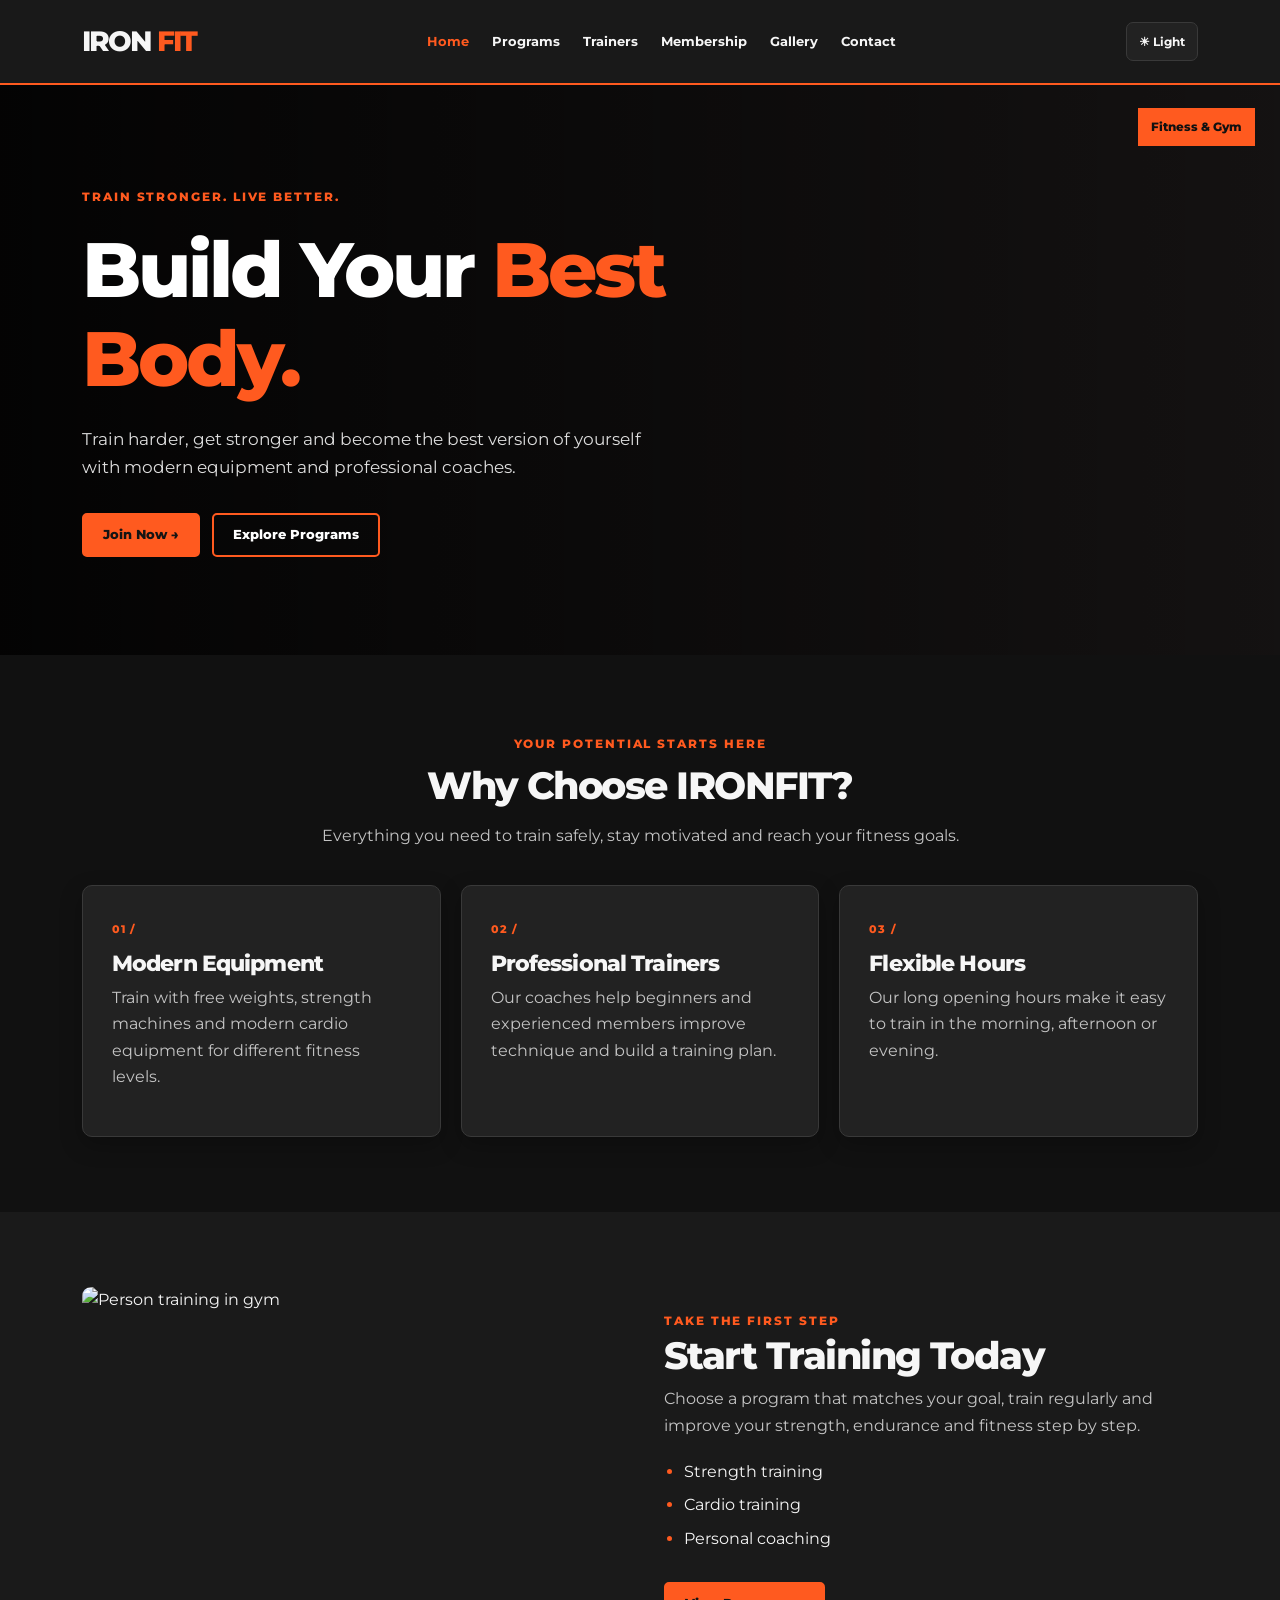
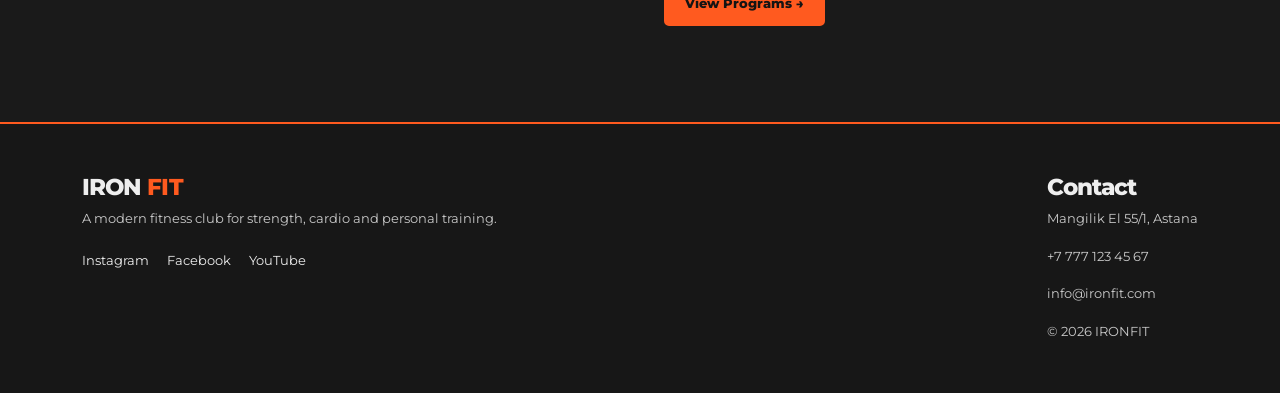
==== index.html @ 98051185 "Refactor index.html for improved structure and accessibility Updated the HTML structure, including m" ====
<!DOCTYPE html>
<html lang="en">
  <head>
    <meta charset="utf-8"/>
    <meta content="width=device-width, initial-scale=1.0" name="viewport"/>
    <meta content="IRONFIT gym &mdash; programs, trainers, memberships, registration and gallery." name="description"/>
    <title>
      IRONFIT | Home
    </title>
    <link href="https://fonts.googleapis.com" rel="preconnect"/>
    <link href="https://fonts.googleapis.com/css2?family=Montserrat:wght@400;500;600;700;800&amp;display=swap" rel="stylesheet"/>
    <link href="https://cdn.jsdelivr.net/npm/bootstrap@5.3.8/dist/css/bootstrap.min.css" rel="stylesheet"/>
    <script>
      
      try {
        const savedTheme = localStorage.getItem("ironfit-theme");
        document.documentElement.dataset.theme = savedTheme === "light" ? "light" : "dark";
      } catch (error) {
        document.documentElement.dataset.theme = "dark";
      }
    </script>
    <link href="css/style.css" rel="stylesheet"/>
  </head>
  <body>
    <header class="site-header">
      <div class="container header-content">
        <a class="logo" href="index.html">
          IRON
          <span>
            FIT
          </span>
        </a>
        <nav aria-label="Main navigation">
          <ul class="nav-list">
            <li>
              <a aria-current="page" class="active" href="index.html">
                Home
              </a>
            </li>
            <li>
              <a href="programs.html">
                Programs
              </a>
            </li>
            <li>
              <a href="trainers.html">
                Trainers
              </a>
            </li>
            <li>
              <a href="membership.html">
                Membership
              </a>
            </li>
            <li>
              <a href="gallery.html">
                Gallery
              </a>
            </li>
            <li>
              <a href="contact.html">
                Contact
              </a>
            </li>
          </ul>
        </nav>
        <button aria-label="Switch to light mode" class="theme-toggle" id="themeToggle" type="button">
          ☀ Light
        </button>
      </div>
    </header>
    <main>
      <section class="hero">
        <div class="container">
          <div class="hero-content">
            <span class="eyebrow">
              TRAIN STRONGER. LIVE BETTER.
            </span>
            <h1>
              Build Your
              <em>
                Best Body.
              </em>
            </h1>
            <p>
              Train harder, get stronger and become the best version of yourself with modern equipment and professional coaches.
            </p>
            <a class="btn-main" href="membership.html">
              Join Now &rarr;
            </a>
            <a class="btn-outline" href="programs.html">
              Explore Programs
            </a>
          </div>
        </div>
        <span class="hero-label">
          Fitness &amp; Gym
        </span>
      </section>
      <section class="section">
        <div class="container">
          <div class="section-title">
            <span class="eyebrow">
              YOUR POTENTIAL STARTS HERE
            </span>
            <h2>
              Why Choose IRONFIT?
            </h2>
            <p>
              Everything you need to train safely, stay motivated and reach your fitness goals.
            </p>
          </div>
          <div class="feature-grid">
            <article class="feature-card">
              <span class="feature-icon">
                01 /
              </span>
              <h3>
                Modern Equipment
              </h3>
              <p>
                Train with free weights, strength machines and modern cardio equipment for different fitness levels.
              </p>
            </article>
            <article class="feature-card">
              <span class="feature-icon">
                02 /
              </span>
              <h3>
                Professional Trainers
              </h3>
              <p>
                Our coaches help beginners and experienced members improve technique and build a training plan.
              </p>
            </article>
            <article class="feature-card">
              <span class="feature-icon">
                03 /
              </span>
              <h3>
                Flexible Hours
              </h3>
              <p>
                Our long opening hours make it easy to train in the morning, afternoon or evening.
              </p>
            </article>
          </div>
        </div>
      </section>
      <section class="section bg-dark">
        <div class="container">
          <div class="row align-items-center g-5">
            <div class="col-md-6">
              <img alt="Person training in gym" class="wide-image" loading="lazy" onerror="this.onerror=null;this.src='images/fallback-7.svg'" src="https://raw.githubusercontent.com/yernar122/midterm_fitness_website/main/images/man-workingout-local-gym.jpg"/>
            </div>
            <div class="col-md-6">
              <span class="eyebrow">
                TAKE THE FIRST STEP
              </span>
              <h2>
                Start Training Today
              </h2>
              <p class="muted">
                Choose a program that matches your goal, train regularly and improve your strength, endurance and fitness step by step.
              </p>
              <ul class="accent-list">
                <li>
                  Strength training
                </li>
                <li>
                  Cardio training
                </li>
                <li>
                  Personal coaching
                </li>
              </ul>
              <a class="btn-main" href="programs.html">
                View Programs &rarr;
              </a>
            </div>
          </div>
        </div>
      </section>
    </main>
    <footer class="site-footer">
      <div class="container footer-content">
        <div>
          <h3>
            IRON
            <span>
              FIT
            </span>
          </h3>
          <p>
            A modern fitness club for strength, cardio and personal training.
          </p>
          <ul class="social-links">
            <li>
              <a href="https://www.instagram.com/" rel="noopener noreferrer" target="_blank">
                Instagram
              </a>
            </li>
            <li>
              <a href="https://www.facebook.com/" rel="noopener noreferrer" target="_blank">
                Facebook
              </a>
            </li>
            <li>
              <a href="https://www.youtube.com/" rel="noopener noreferrer" target="_blank">
                YouTube
              </a>
            </li>
          </ul>
        </div>
        <div>
          <h3>
            Contact
          </h3>
          <p>
            Mangilik El 55/1, Astana
          </p>
          <p>
            +7 777 123 45 67
          </p>
          <p>
            info@ironfit.com
          </p>
          <p>
            &copy; 2026 IRONFIT
          </p>
        </div>
      </div>
    </footer>
    <script src="https://code.jquery.com/jquery-3.7.1.min.js">
    </script>
    <script src="js/script.js">
    </script>
  </body>
</html>
---- css/style.css ----
:root {
  --main-color: #ff5a1f;
  --dark-color: #1a1a1a;
  --light-color: #fff;
  --gray-color: #d6d6d6;
  --bg: #111;
  --surface: #222;
  --surface2: #1a1a1a;
  --subtle: #2b2b2b;
  --title: #f6f6f6;
  --muted: #c4c4c4;
  --border: #393939;
  --field: #181818;
  --header: #191919;
  --shadow: rgba(0,0,0,.25);
}

:root[data-theme=light] {
  --bg: #f7f7f8;
  --surface: #fff;
  --surface2: #f1f2f4;
  --subtle: #ececee;
  --title: #1d1f24;
  --muted: #50545a;
  --border: #dadce0;
  --field: #fff;
  --header: #fff;
  --gray-color: #555;
  --light-color: #1d1f24;
  --dark-color: #fff;
  --shadow: rgba(30,30,30,.08);
}

* {
  box-sizing: border-box;
}

html {
  scroll-behavior: smooth;
}

body {
  margin: 0;
  font-family: Montserrat,Arial,sans-serif;
  background: var(--bg);
  color: var(--title);
  line-height: 1.65;
  min-height: 100vh;
}

img {
  width: 100%;
  display: block;
}

a {
  text-decoration: none;
  color: inherit;
}

a:hover {
  color: var(--main-color);
}

h1,h2,h3 {
  font-weight: 800;
  letter-spacing: -.04em;
  line-height: 1.16;
}

h2 {
  font-size: clamp(1.9rem,3vw,2.6rem);
}

button,input,textarea,select {
  font: inherit;
}

button {
  cursor: pointer;
}

.site-header {
  background: var(--header);
  border-bottom: 2px solid var(--main-color);
  position: relative;
  z-index: 10;
}

.header-content {
  min-height: 83px;
  display: flex;
  justify-content: space-between;
  align-items: center;
  gap: 20px;
}

.logo {
  color: var(--title);
  font-size: 28px;
  font-weight: 800;
  letter-spacing: -.07em;
  white-space: nowrap;
}

.logo span,.site-footer h3 span {
  color: var(--main-color);
}

.nav-list {
  display: flex;
  gap: clamp(9px,2vw,23px);
  margin: 0;
  padding: 0;
  list-style: none;
  flex-wrap: wrap;
}

.nav-list a {
  font-size: 13px;
  color: var(--title);
  font-weight: 700;
}

.nav-list a:hover,.nav-list a:focus,.nav-list a.active {
  color: var(--main-color);
}

.theme-toggle {
  border: 1px solid var(--border);
  border-radius: 7px;
  padding: 9px 12px;
  background: var(--surface);
  color: var(--title);
  white-space: nowrap;
  font-size: 12px;
  font-weight: 700;
}

.theme-toggle:hover,.theme-toggle:focus-visible {
  border-color: var(--main-color);
}

.hero {
  min-height: 570px;
  display: flex;
  align-items: center;
  position: relative;
  background: linear-gradient(90deg,rgba(0,0,0,.9),rgba(0,0,0,.45)),url("https://raw.githubusercontent.com/yernar122/midterm_fitness_website/main/images/background.jpg") center/cover no-repeat,#242020;
  color: #fff;
}

.hero-content {
  max-width: 700px;
  padding: 85px 0;
}

.hero h1 {
  font-size: clamp(3rem,6vw,5rem);
  margin: 15px 0 22px;
}

.hero h1 em {
  font-style: normal;
  color: var(--main-color);
}

.hero p {
  color: #dedede;
  max-width: 600px;
  font-size: 17px;
  margin-bottom: 32px;
}

.eyebrow {
  color: var(--main-color);
  font-size: 12px;
  font-weight: 800;
  letter-spacing: .16em;
}

.hero-label {
  position: absolute;
  right: 25px;
  top: 23px;
  background: var(--main-color);
  color: #111;
  font-size: 12px;
  font-weight: 800;
  padding: 9px 13px;
}

.btn-main,.btn-outline {
  display: inline-block;
  border: 2px solid var(--main-color);
  padding: 10px 19px;
  font-size: 13px;
  font-weight: 800;
  line-height: 1.5;
  border-radius: 5px;
  text-align: center;
  transition: .2s;
  cursor: pointer;
}

.btn-main {
  background: var(--main-color);
  color: #141414;
}

.btn-main:hover,.btn-main:focus-visible {
  background: transparent;
  color: var(--main-color);
}

.btn-outline {
  background: transparent;
  color: var(--title);
}

.hero .btn-outline {
  color: #fff;
  margin-left: 8px;
}

.btn-outline:hover,.btn-outline:focus-visible {
  color: var(--main-color);
}

.btn-outline.small {
  padding: 7px 12px;
}

.section {
  padding: 75px 0;
}

.bg-dark {
  background: var(--surface2) !important;
  color: var(--title) !important;
}

.section-title {
  margin-bottom: 36px;
  text-align: center;
}

.section-title h2 {
  margin: 8px 0 14px;
}

.section-title p {
  color: var(--muted);
  max-width: 680px;
  margin: auto;
}

.page-title {
  background: var(--surface2);
  padding: 68px 0 62px;
  text-align: center;
  border-bottom: 1px solid var(--border);
}

.page-title h1 {
  font-size: clamp(2.6rem,5vw,4.1rem);
  margin: 9px 0;
}

.page-title p {
  color: var(--muted);
  max-width: 750px;
  margin: auto;
}

.feature-grid {
  display: grid;
  grid-template-columns: repeat(3,1fr);
  gap: 20px;
}

.feature-card,.plan-card,.contact-box,.management-panel {
  padding: 29px;
  background: var(--surface);
  border: 1px solid var(--border);
  box-shadow: 0 8px 22px var(--shadow);
  border-radius: 10px;
}

.feature-icon,.category-label {
  display: inline-block;
  color: var(--main-color);
  font-weight: 800;
  font-size: 11px;
  letter-spacing: .1em;
  margin-bottom: 13px;
}

.feature-card h3,.trainer-card h3,.plan-card h3 {
  color: var(--title);
  font-size: 22px;
}

.feature-card p,.trainer-card p,.plan-card p,.contact-box p,.program-content p {
  color: var(--muted);
}

.wide-image {
  height: 360px;
  object-fit: cover;
  border-radius: 9px;
}

.muted {
  color: var(--muted);
}

.accent-list {
  padding-left: 20px;
  margin: 20px 0 30px;
}

.accent-list li {
  margin: 7px 0;
}

.accent-list li::marker {
  color: var(--main-color);
}

.program-card,.trainer-card {
  height: 100%;
  background: var(--surface);
  border: 1px solid var(--border);
  border-radius: 9px;
  overflow: hidden;
  transition: transform .2s,box-shadow .2s;
}

.program-card:hover,.trainer-card:hover {
  transform: translateY(-5px);
  box-shadow: 0 18px 32px var(--shadow);
}

.program-card img {
  height: 220px;
  object-fit: cover;
  background: #333;
}

.program-content {
  padding: 23px;
}

.program-content h2 {
  font-size: 21px;
  margin-bottom: 10px;
}

.program-content p {
  font-size: 14px;
  margin-bottom: 0;
}

.filter-panel {
  max-width: 790px;
  margin: 0 auto 35px;
}

.filters {
  display: flex;
  flex-wrap: wrap;
  gap: 9px;
  margin: 15px 0;
}

.filter-btn {
  background: var(--surface);
  color: var(--title);
  border: 1px solid var(--border);
  padding: 9px 16px;
  border-radius: 5px;
  font-size: 13px;
  font-weight: 700;
}

.filter-btn.selected,.filter-btn:hover {
  background: var(--main-color);
  border-color: var(--main-color);
  color: #151515;
}

.helper {
  color: var(--muted);
  font-size: 12px;
}

.empty-state {
  padding: 35px;
  text-align: center;
  background: var(--surface);
  border: 1px dashed var(--border);
  border-radius: 8px;
}

.empty-state[hidden] {
  display: none;
}

.trainer-grid {
  display: grid;
  grid-template-columns: repeat(4,1fr);
  gap: 20px;
}

.trainer-card img {
  height: 290px;
  object-fit: cover;
}

.trainer-info {
  padding: 20px;
}

.trainer-info h3 {
  font-size: 18px;
}

.trainer-info .job {
  color: var(--main-color);
  font-weight: 700;
}

.trainer-info p {
  font-size: 13px;
}

.plan-card {
  height: 100%;
  display: flex;
  flex-direction: column;
}

.price {
  font-size: 36px;
  color: var(--title);
  font-weight: 800;
}

.plan-card ul {
  padding-left: 20px;
  color: var(--muted);
  flex: 1;
}

.plan-card li {
  padding: 6px 0;
}

.plan-card li::marker {
  color: var(--main-color);
}

.plan-card .btn-main {
  align-self: start;
}

.table-box {
  overflow-x: auto;
}

.compare-table {
  width: 100%;
  min-width: 580px;
  border-collapse: collapse;
  background: var(--surface);
}

.compare-table th,.compare-table td {
  padding: 14px;
  border: 1px solid var(--border);
  text-align: center;
  color: var(--title);
  font-size: 13px;
  vertical-align: middle;
}

.compare-table th {
  background: var(--main-color);
  color: #111;
}

.compare-table tbody tr:nth-child(even) {
  background: var(--subtle);
}

.member-table td:first-child {
  text-align: left;
  font-weight: 700;
}

.table-action {
  padding: 6px 9px;
  margin: 2px;
  border-radius: 4px;
  border: 1px solid var(--border);
  background: var(--surface2);
  color: var(--title);
  font-size: 12px;
}

.table-action.danger {
  color: #ff7676;
  border-color: #a34444;
}

.table-action:hover {
  border-color: var(--main-color);
}

.contact-box {
  height: 100%;
}

.contact-box h2 {
  font-size: 25px;
}

.form-label {
  font-weight: 700;
  font-size: 13px;
  color: var(--title);
}

.form-control,.form-select {
  background: var(--field);
  border: 1px solid var(--border);
  color: var(--title);
  min-height: 45px;
}

.form-control:focus,.form-select:focus {
  background: var(--field);
  color: var(--title);
  border-color: var(--main-color);
  box-shadow: 0 0 0 2px rgba(255,90,31,.14);
}

.form-control::placeholder {
  color: var(--muted);
  opacity: .78;
}

.form-select option {
  background: var(--surface);
  color: var(--title);
}

.field-feedback {
  font-size: 11px;
  min-height: 17px;
  margin-top: 4px;
  color: var(--muted);
}

.field-feedback.error {
  color: #ff7272;
}

.field-feedback.success {
  color: #39bd84;
}

.password-meter {
  height: 6px;
  background: var(--border);
  border-radius: 9px;
  overflow: hidden;
  margin-top: 9px;
}

.password-meter>div {
  height: 100%;
  width: 0;
  transition: width .2s,background .2s;
}

.alert-inline {
  padding: 10px 13px;
  border-radius: 6px;
  font-size: 13px;
}

.alert-inline.error {
  border: 1px solid #bf4d4d;
  background: rgba(180,56,56,.13);
  color: #e76d6d;
}

.alert-inline.success {
  border: 1px solid #259c6d;
  background: rgba(26,160,98,.13);
  color: #39bd84;
}

.gallery-item {
  position: relative;
  display: block;
  width: 100%;
  background: var(--surface);
  border: 0;
  padding: 0;
  border-radius: 9px;
  overflow: hidden;
  text-align: left;
}

.gallery-item img {
  height: 220px;
  object-fit: cover;
  transition: transform .3s;
}

.gallery-item:hover img,.gallery-item:focus-visible img {
  transform: scale(1.07);
}

.gallery-item span {
  position: absolute;
  bottom: 0;
  left: 0;
  right: 0;
  display: flex;
  justify-content: space-between;
  padding: 25px 15px 14px;
  background: linear-gradient(transparent,rgba(0,0,0,.9));
  color: white;
  font-size: 13px;
  font-weight: 700;
}

.lightbox {
  position: fixed;
  inset: 0;
  z-index: 1000;
  background: rgba(0,0,0,.94);
  display: flex;
  justify-content: space-between;
  align-items: center;
  gap: 10px;
  padding: 20px;
}

.lightbox figure {
  margin: 0;
  text-align: center;
  max-width: min(100%,950px);
  flex: 1;
}

.lightbox figure img {
  max-height: 75vh;
  max-width: 100%;
  width: auto;
  margin: auto;
  border-radius: 7px;
  object-fit: contain;
}

.lightbox figcaption {
  margin-top: 15px;
  color: #fff;
  font-weight: 700;
}

.lightbox-close,.lightbox-arrow {
  background: rgba(255,255,255,.11);
  color: #fff;
  border: 1px solid rgba(255,255,255,.2);
  border-radius: 8px;
}

.lightbox-close {
  position: absolute;
  right: 19px;
  top: 13px;
  font-size: 30px;
  line-height: 1;
  padding: 5px 12px;
}

.lightbox-arrow {
  font-size: 40px;
  padding: 0 16px;
}

.lightbox button:hover {
  background: var(--main-color);
  color: #111;
}

.site-footer {
  background: #171717;
  color: #eee;
  border-top: 2px solid var(--main-color);
  padding: 50px 0 35px;
}

.footer-content {
  display: flex;
  justify-content: space-between;
  gap: 40px;
}

.footer-content>div {
  max-width: 480px;
}

.site-footer h3 {
  font-size: 23px;
}

.site-footer p {
  font-size: 13px;
  color: #c9c9c9;
}

.social-links {
  list-style: none;
  display: flex;
  gap: 18px;
  padding: 0;
  margin-top: 20px;
  font-size: 13px;
}

.social-links a:hover {
  color: var(--main-color);
}

@media (max-width:1000px) {
  .trainer-grid {
    grid-template-columns: repeat(2,1fr);
  }

  .header-content {
    flex-wrap: wrap;
    padding: 16px 0;
  }

  .header-content nav {
    order: 3;
    width: 100%;
  }

  .nav-list {
    justify-content: center;
    gap: 15px;
  }

  .logo {
    font-size: 25px;
  }
}

@media (max-width:700px) {
  .feature-grid {
    grid-template-columns: 1fr;
  }

  .trainer-grid {
    grid-template-columns: 1fr 1fr;
  }

  .section {
    padding: 48px 0;
  }

  .hero {
    min-height: 480px;
  }

  .hero-content {
    padding: 60px 0;
  }

  .footer-content {
    flex-direction: column;
    gap: 24px;
  }

  .site-footer {
    padding: 35px 0;
  }

  .lightbox {
    padding: 12px;
  }

  .lightbox-arrow {
    font-size: 30px;
    padding: 0 9px;
  }

  .header-content nav {
    overflow-x: auto;
  }

  .nav-list {
    justify-content: flex-start;
    flex-wrap: nowrap;
    min-width: max-content;
  }

  .nav-list a {
    font-size: 12px;
  }
}

@media (max-width:480px) {
  .trainer-grid {
    grid-template-columns: 1fr;
  }

  .feature-card,.plan-card,.contact-box,.management-panel {
    padding: 20px;
  }

  .hero .btn-outline {
    margin: 10px 0 0 0;
  }

  .gallery-item img {
    height: 250px;
  }

  .lightbox-arrow {
    padding: 0 6px;
  }
}
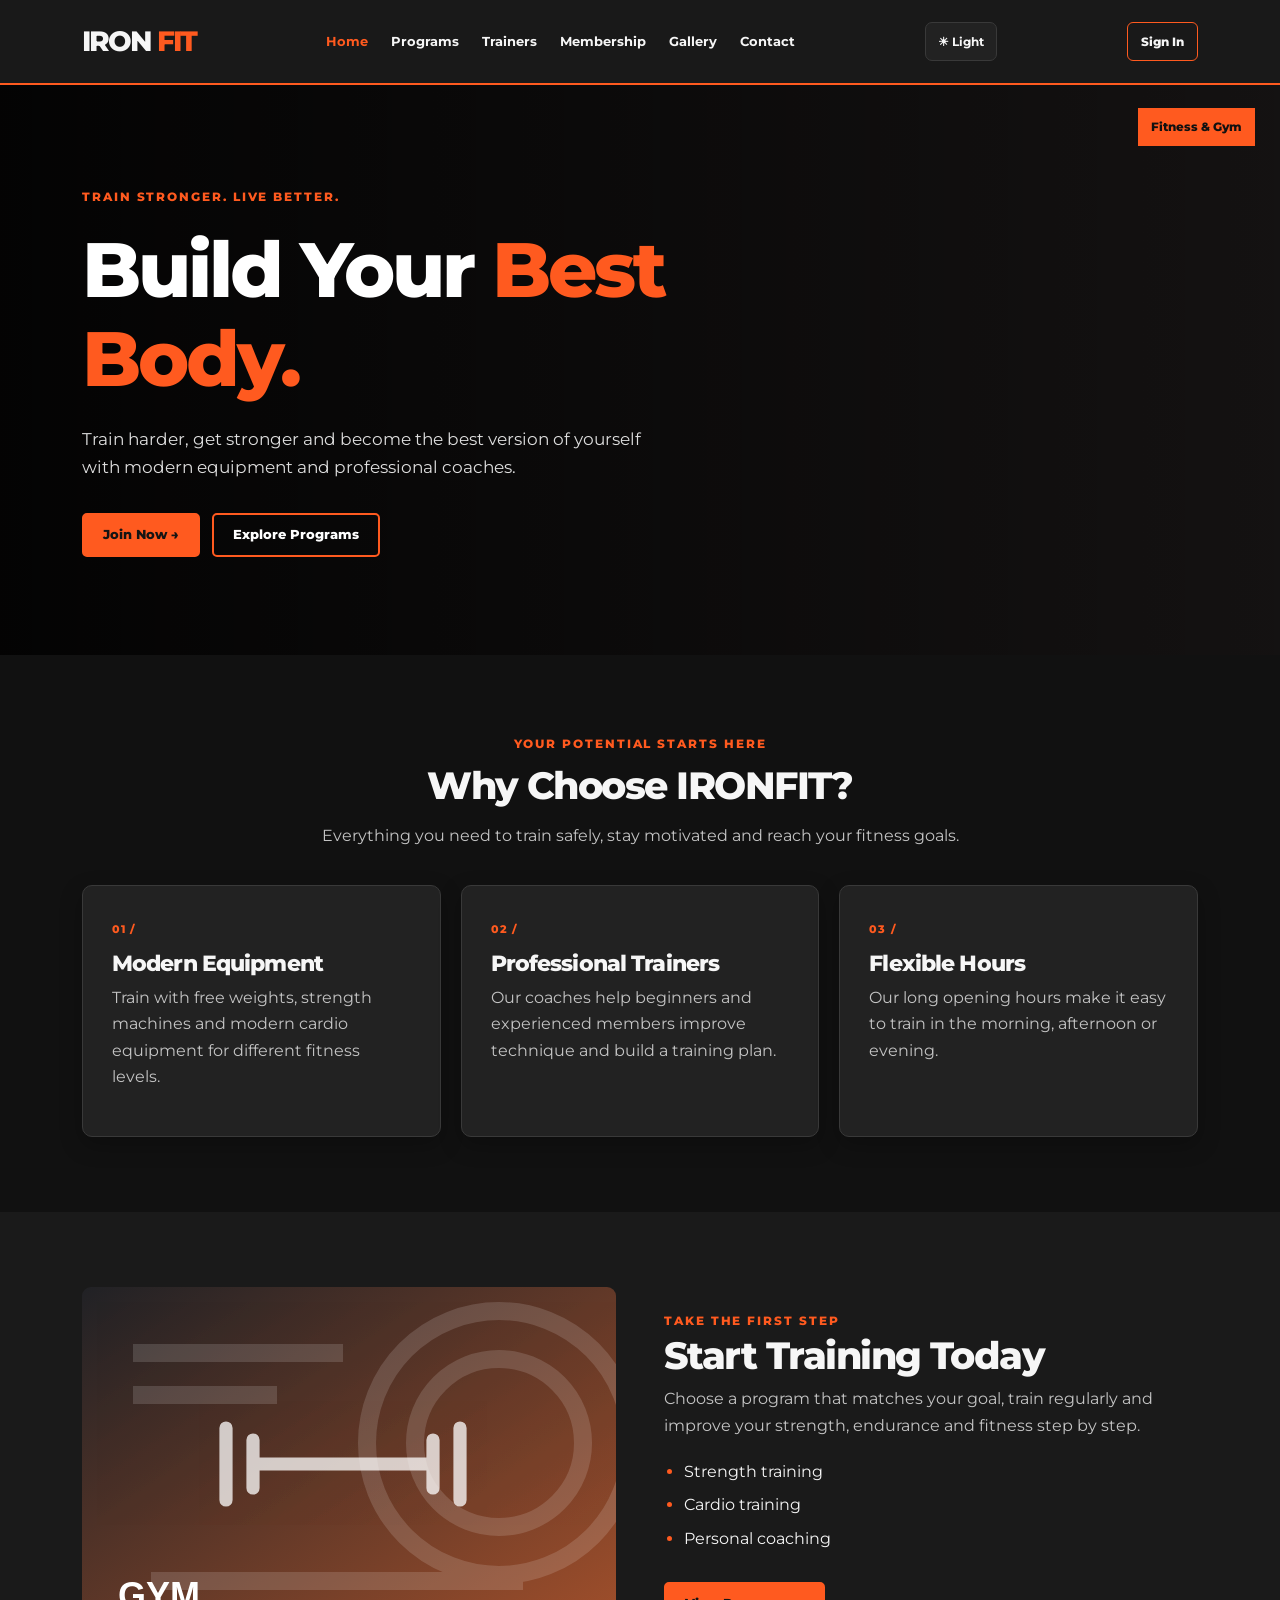
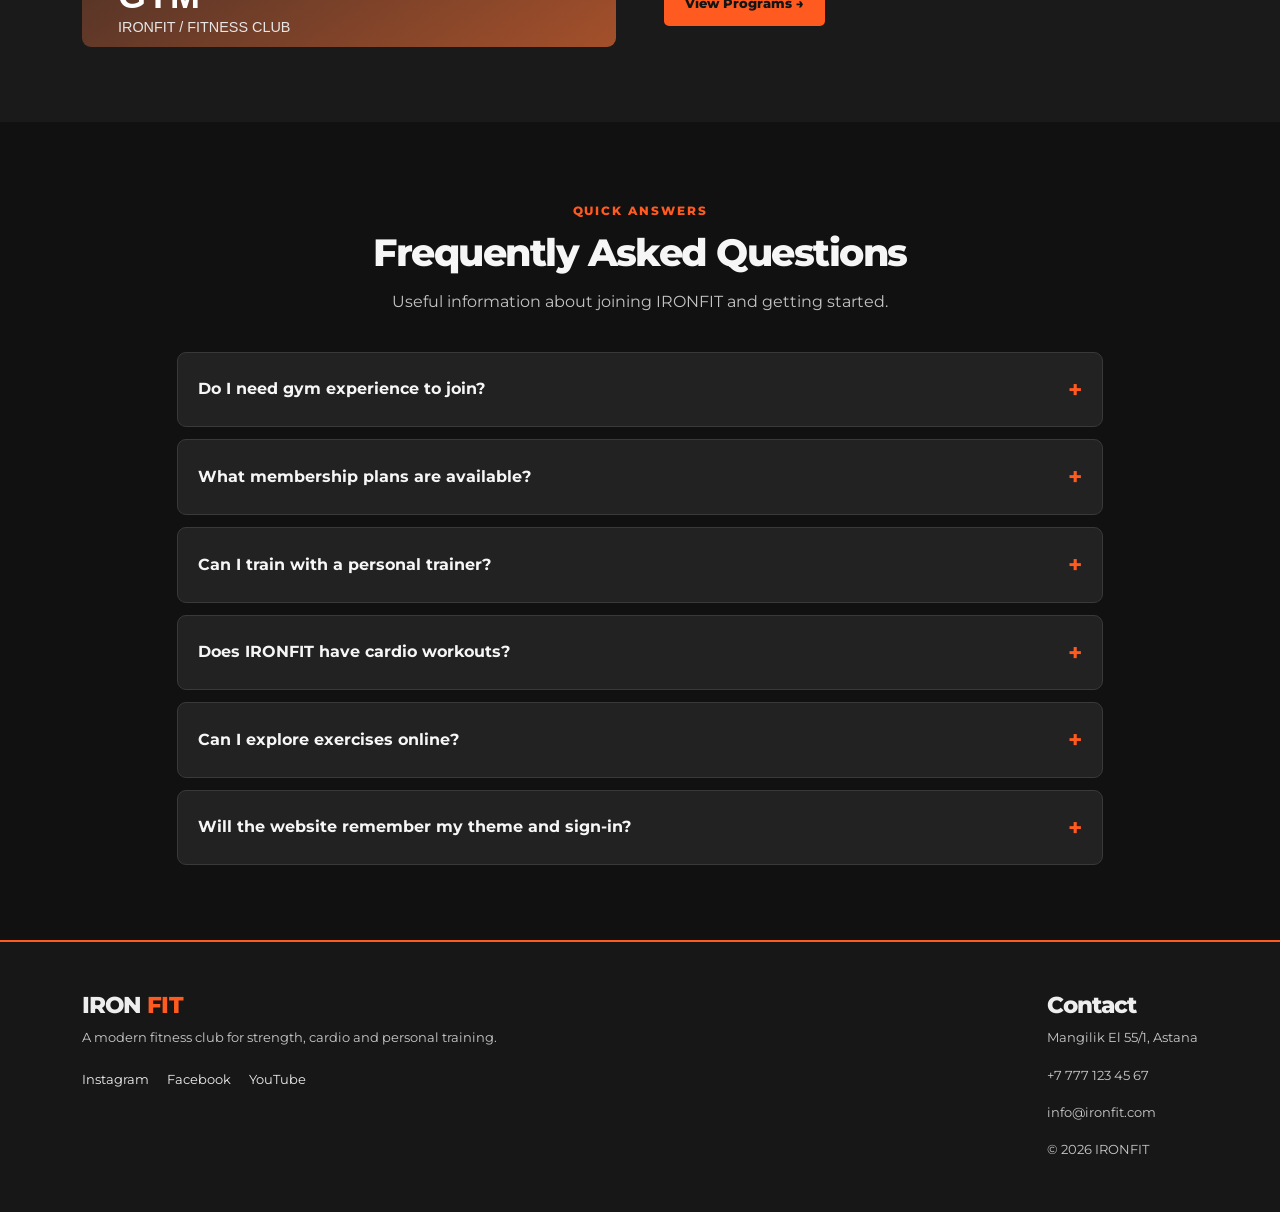
==== commit eb199708: "Add files via upload" ====
--- a/index.html
+++ b/index.html
@@ -67,6 +67,11 @@
         <button aria-label="Switch to light mode" class="theme-toggle" id="themeToggle" type="button">
           ☀ Light
         </button>
+        <div class="auth-controls" aria-label="Account controls">
+          <a class="auth-signin" id="signInLink" href="signin.html">Sign In</a>
+          <span class="auth-greeting" id="signedInUser" hidden>Hi, <strong id="signedInName"></strong></span>
+          <button class="auth-signout" id="signOutButton" type="button" hidden>Logout</button>
+        </div>
       </div>
     </header>
     <main>
@@ -151,7 +156,7 @@
         <div class="container">
           <div class="row align-items-center g-5">
             <div class="col-md-6">
-              <img alt="Person training in gym" class="wide-image" loading="lazy" onerror="this.onerror=null;this.src='images/fallback-7.svg'" src="https://raw.githubusercontent.com/yernar122/midterm_fitness_website/main/images/man-workingout-local-gym.jpg"/>
+              <img alt="Person training in gym" class="wide-image" loading="lazy" onerror="this.onerror=null;this.src='images/fallback-7.svg'" src="images/man-workingout-local-gym.jpg"/>
             </div>
             <div class="col-md-6">
               <span class="eyebrow">
@@ -181,6 +186,42 @@
           </div>
         </div>
       </section>
+
+      <section class="section" id="faq">
+        <div class="container faq-container">
+          <div class="section-title">
+            <span class="eyebrow">QUICK ANSWERS</span>
+            <h2>Frequently Asked Questions</h2>
+            <p>Useful information about joining IRONFIT and getting started.</p>
+          </div>
+          <div class="faq-list">
+            <div class="faq-item">
+              <button type="button" class="faq-question" aria-expanded="false" aria-controls="faq-answer-1">Do I need gym experience to join? <span class="faq-indicator" aria-hidden="true">+</span></button>
+              <div class="faq-answer" id="faq-answer-1"><p>No. We have programs suitable for beginners and experienced gym members.</p></div>
+            </div>
+            <div class="faq-item">
+              <button type="button" class="faq-question" aria-expanded="false" aria-controls="faq-answer-2">What membership plans are available? <span class="faq-indicator" aria-hidden="true">+</span></button>
+              <div class="faq-answer" id="faq-answer-2"><p>You can compare Basic, Standard, and Premium plans on our Membership page.</p></div>
+            </div>
+            <div class="faq-item">
+              <button type="button" class="faq-question" aria-expanded="false" aria-controls="faq-answer-3">Can I train with a personal trainer? <span class="faq-indicator" aria-hidden="true">+</span></button>
+              <div class="faq-answer" id="faq-answer-3"><p>Yes. Visit the Trainers page to learn about our coaches and their specializations.</p></div>
+            </div>
+            <div class="faq-item">
+              <button type="button" class="faq-question" aria-expanded="false" aria-controls="faq-answer-4">Does IRONFIT have cardio workouts? <span class="faq-indicator" aria-hidden="true">+</span></button>
+              <div class="faq-answer" id="faq-answer-4"><p>Yes. Our programs include strength, cardio, functional training, and flexibility.</p></div>
+            </div>
+            <div class="faq-item">
+              <button type="button" class="faq-question" aria-expanded="false" aria-controls="faq-answer-5">Can I explore exercises online? <span class="faq-indicator" aria-hidden="true">+</span></button>
+              <div class="faq-answer" id="faq-answer-5"><p>Yes. The Programs page loads exercises from the public wger fitness API. You can search and filter the results.</p></div>
+            </div>
+            <div class="faq-item">
+              <button type="button" class="faq-question" aria-expanded="false" aria-controls="faq-answer-6">Will the website remember my theme and sign-in? <span class="faq-indicator" aria-hidden="true">+</span></button>
+              <div class="faq-answer" id="faq-answer-6"><p>Yes, this demonstration website stores your theme and a non-sensitive sign-in state in your browser using localStorage.</p></div>
+            </div>
+          </div>
+        </div>
+      </section>
     </main>
     <footer class="site-footer">
       <div class="container footer-content">
@@ -230,8 +271,9 @@
           </p>
         </div>
       </div>
+
     </footer>
-    <script src="https://code.jquery.com/jquery-3.7.1.min.js">
+    <script src="js/jquery-3.7.1.min.js">
     </script>
     <script src="js/script.js">
     </script>
--- a/css/style.css
+++ b/css/style.css
@@ -146,7 +146,7 @@
   display: flex;
   align-items: center;
   position: relative;
-  background: linear-gradient(90deg,rgba(0,0,0,.9),rgba(0,0,0,.45)),url("https://raw.githubusercontent.com/yernar122/midterm_fitness_website/main/images/background.jpg") center/cover no-repeat,#242020;
+  background: linear-gradient(90deg,rgba(0,0,0,.9),rgba(0,0,0,.45)),url("../images/background.jpg") center/cover no-repeat,#242020;
   color: #fff;
 }
 
@@ -839,3 +839,36 @@
   }
 }
 
+
+
+/* ============================================================
+   FINAL ADDITIONS: Account controls, demo sign-in, FAQ, API
+   ============================================================ */
+.auth-controls { display:flex; align-items:center; flex-wrap:wrap; gap:8px; }
+.auth-signin,.auth-signout { padding:9px 13px; border:1px solid var(--main-color); border-radius:6px; background:transparent; color:var(--title); font-size:12px; font-weight:800; white-space:nowrap; }
+.auth-signin:hover,.auth-signout:hover { background:var(--main-color); color:#111; }
+.auth-greeting { color:var(--muted); font-size:12px; max-width:185px; overflow-wrap:anywhere; }
+.auth-greeting strong { color:var(--title); }
+.auth-signin[hidden],.auth-signout[hidden],.auth-greeting[hidden],#loginWelcome[hidden],#loginFormWrapper[hidden] { display:none !important; }
+.login-panel { max-width:630px; margin:0 auto; border:1px solid var(--border); background:var(--surface); border-radius:12px; padding:38px; }
+.login-panel h2 { margin-bottom:12px; }
+.login-panel .form-control { width:100%; }
+.faq-container { max-width:950px; }
+.faq-list { display:grid; gap:12px; }
+.faq-item { background:var(--surface); border:1px solid var(--border); border-radius:9px; overflow:hidden; }
+.faq-question { display:flex; justify-content:space-between; align-items:center; gap:12px; width:100%; text-align:left; padding:17px 20px; border:0; color:var(--title); background:transparent; font-weight:700; }
+.faq-question:hover,.faq-question:focus-visible { color:var(--main-color); }
+.faq-indicator { color:var(--main-color); font-size:24px; font-weight:700; flex:none; }
+.faq-answer { display:none; padding:0 20px 18px; color:var(--muted); }
+.faq-answer p { margin:0; }
+.exercise-controls { display:grid; grid-template-columns:minmax(0,1.7fr) minmax(0,1fr) auto; align-items:end; gap:15px; max-width:1000px; margin:0 auto 24px; }
+.exercise-refresh { white-space:nowrap; }
+.exercise-grid { display:grid; grid-template-columns:repeat(3,minmax(0,1fr)); gap:18px; margin:20px 0; }
+.exercise-card { padding:23px; border:1px solid var(--border); background:var(--surface); border-radius:10px; }
+.exercise-card h3 { font-size:20px; margin:0 0 12px; }
+.exercise-card p { color:var(--muted); font-size:13px; margin:0; }
+.exercise-grid .empty-state { grid-column:1/-1; }
+.api-attribution a { color:var(--main-color); text-decoration:underline; }
+.ai-credit { max-width:1120px; margin:24px auto 0; padding:0 20px; font-size:11px !important; line-height:1.6; color:#c9c9c9; }
+@media(max-width:1000px) { .exercise-controls { grid-template-columns:1fr 1fr; } .exercise-refresh { grid-column:1/-1; justify-self:start; } .exercise-grid { grid-template-columns:repeat(2,minmax(0,1fr)); } }
+@media(max-width:700px) { .exercise-controls { grid-template-columns:1fr; } .exercise-refresh { grid-column:auto; } .exercise-grid { grid-template-columns:1fr; } .login-panel { padding:23px; } }
